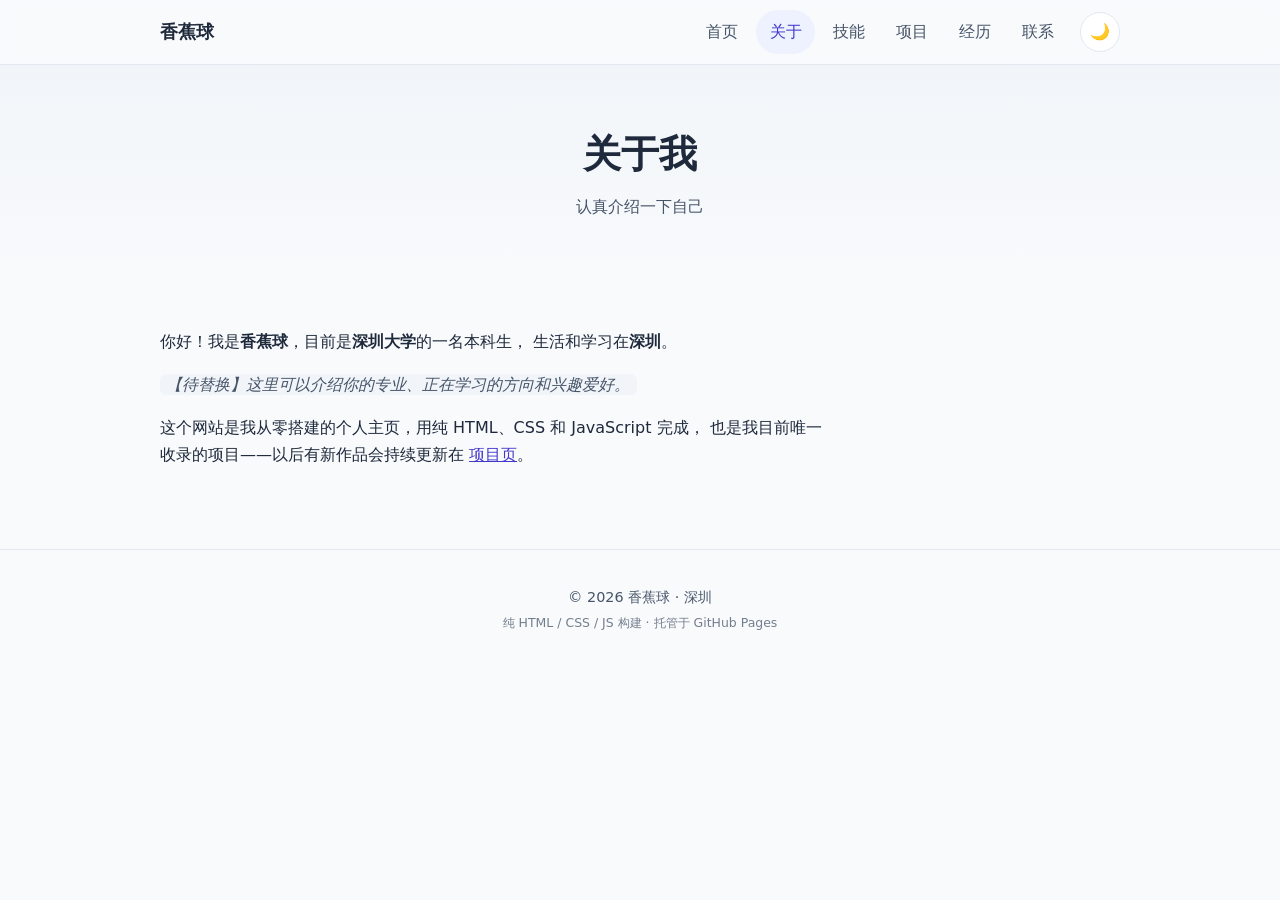
==== about.html @ 08d8682a "refactor: 拆分为多页站点（关于/技能/项目/经历/联系独立成页），移除未注册域名配置" ====
<!DOCTYPE html>
<html lang="zh-CN">
<head>
  <meta charset="UTF-8">
  <meta name="viewport" content="width=device-width, initial-scale=1.0">

  <title>关于我 · 香蕉球</title>
  <meta name="description" content="关于香蕉球：深圳大学本科生，坐标深圳。我的介绍、兴趣与正在学习的方向。">
  <link rel="canonical" href="https://xiangjiaoqiu.github.io/personal-site/about.html">

  <meta property="og:type" content="website">
  <meta property="og:url" content="https://xiangjiaoqiu.github.io/personal-site/about.html">
  <meta property="og:title" content="关于我 · 香蕉球">
  <meta property="og:description" content="深圳大学本科生，坐标深圳。我的介绍、兴趣与正在学习的方向。">
  <meta property="og:image" content="https://xiangjiaoqiu.github.io/personal-site/assets/avatar.svg">
  <meta property="og:locale" content="zh_CN">

  <link rel="icon" type="image/svg+xml" href="assets/favicon.svg">
  <meta name="theme-color" content="#4f46e5">

  <script>
    (function () {
      var saved = localStorage.getItem('theme');
      var prefersDark = window.matchMedia('(prefers-color-scheme: dark)').matches;
      if (saved === 'dark' || (!saved && prefersDark)) {
        document.documentElement.setAttribute('data-theme', 'dark');
      }
    })();
  </script>

  <link rel="stylesheet" href="styles.css">
  <noscript>
    <style>.reveal { opacity: 1; transform: none; }</style>
  </noscript>
</head>
<body>

  <!-- 顶部导航（全站共用） -->
  <header class="site-header">
    <nav class="nav container" aria-label="主导航">
      <a class="nav__logo" href="index.html" aria-label="回到首页">香蕉球</a>
      <button id="nav-toggle" class="nav__toggle" type="button"
              aria-expanded="false" aria-controls="nav-menu" aria-label="打开菜单">
        <span class="nav__toggle-bar" aria-hidden="true"></span>
        <span class="nav__toggle-bar" aria-hidden="true"></span>
        <span class="nav__toggle-bar" aria-hidden="true"></span>
      </button>
      <ul id="nav-menu" class="nav__menu">
        <li><a class="nav__link" href="index.html">首页</a></li>
        <li><a class="nav__link" href="about.html" aria-current="page">关于</a></li>
        <li><a class="nav__link" href="skills.html">技能</a></li>
        <li><a class="nav__link" href="projects.html">项目</a></li>
        <li><a class="nav__link" href="experience.html">经历</a></li>
        <li><a class="nav__link" href="contact.html">联系</a></li>
        <li>
          <button id="theme-toggle" class="theme-toggle" type="button"
                  aria-label="切换深色 / 浅色模式" title="切换深色 / 浅色模式">
            <span class="theme-toggle__icon theme-toggle__icon--sun" aria-hidden="true">☀️</span>
            <span class="theme-toggle__icon theme-toggle__icon--moon" aria-hidden="true">🌙</span>
          </button>
        </li>
      </ul>
    </nav>
  </header>

  <main>
    <!-- 子页面页头 -->
    <section class="page-hero">
      <div class="container reveal">
        <h1 class="page-hero__title">关于我</h1>
        <p class="page-hero__sub">认真介绍一下自己</p>
      </div>
    </section>

    <!-- 正文 -->
    <section class="section container">
      <div class="section__body reveal">
        <p>
          你好！我是<strong>香蕉球</strong>，目前是<strong>深圳大学</strong>的一名本科生，
          生活和学习在<strong>深圳</strong>。
        </p>
        <p>
          <!-- TODO(待替换)：补充你的专业方向、兴趣爱好、正在学习的内容等真实信息 -->
          <span class="placeholder-note">【待替换】这里可以介绍你的专业、正在学习的方向和兴趣爱好。</span>
        </p>
        <p>
          这个网站是我从零搭建的个人主页，用纯 HTML、CSS 和 JavaScript 完成，
          也是我目前唯一收录的项目——以后有新作品会持续更新在
          <a href="projects.html">项目页</a>。
        </p>
      </div>
    </section>
  </main>

  <footer class="site-footer">
    <div class="container">
      <p>© <span id="year">2026</span> 香蕉球 · 深圳</p>
      <p class="site-footer__meta">纯 HTML / CSS / JS 构建 · 托管于 GitHub Pages</p>
    </div>
  </footer>

  <script src="script.js"></script>
</body>
</html>
---- styles.css ----
/* =====================================================
   香蕉球 · 个人主页样式
   移动端优先，浅色为默认，通过 [data-theme="dark"] 切换深色
   ===================================================== */

/* ---------- 设计变量 ---------- */
:root {
  /* 主色：靛蓝（对比度符合 WCAG AA） */
  --color-primary: #4f46e5;
  --color-primary-strong: #4338ca;
  --color-primary-soft: #eef2ff;

  /* 文字与背景 */
  --color-bg: #f8fafc;
  --color-bg-elevated: #ffffff;
  --color-bg-tinted: #f1f5f9;
  --color-text: #1e293b;
  --color-text-muted: #475569;
  --color-border: #e2e8f0;

  /* 通用 */
  --radius: 14px;
  --shadow-sm: 0 1px 3px rgba(15, 23, 42, 0.08);
  --shadow-md: 0 6px 18px rgba(15, 23, 42, 0.10);
  --font-sans: "Inter", "PingFang SC", "Microsoft YaHei", system-ui, -apple-system,
               "Segoe UI", Roboto, "Helvetica Neue", sans-serif;
  --container: 960px;
  --header-h: 64px;
}

[data-theme="dark"] {
  --color-primary: #818cf8;
  --color-primary-strong: #a5b4fc;
  --color-primary-soft: #27275c;
  --color-bg: #0f172a;
  --color-bg-elevated: #1e293b;
  --color-bg-tinted: #172033;
  --color-text: #e2e8f0;
  --color-text-muted: #94a3b8;
  --color-border: #334155;
  --shadow-sm: 0 1px 3px rgba(0, 0, 0, 0.35);
  --shadow-md: 0 6px 18px rgba(0, 0, 0, 0.45);
}

/* ---------- 基础重置 ---------- */
*, *::before, *::after { box-sizing: border-box; }

html {
  scroll-behavior: smooth; /* 平滑滚动 */
  /* 锚点定位时为固定头部预留空间 */
  scroll-padding-top: calc(var(--header-h) + 12px);
}

body {
  margin: 0;
  font-family: var(--font-sans);
  line-height: 1.7;
  color: var(--color-text);
  background: var(--color-bg);
  transition: background-color 0.25s ease, color 0.25s ease;
  -webkit-font-smoothing: antialiased;
}

img { max-width: 100%; display: block; }

a { color: var(--color-primary-strong); }

.container {
  width: min(100% - 2.5rem, var(--container));
  margin-inline: auto;
}

/* 键盘焦点可见 */
:focus-visible {
  outline: 3px solid var(--color-primary);
  outline-offset: 2px;
  border-radius: 4px;
}

/* 占位提示样式（待替换内容） */
.placeholder-note {
  color: var(--color-text-muted);
  font-style: italic;
  background: var(--color-bg-tinted);
  border-radius: 6px;
  padding: 0.05em 0.4em;
}

/* ---------- 顶部导航 ---------- */
.site-header {
  position: sticky;
  top: 0;
  z-index: 100;
  background: color-mix(in srgb, var(--color-bg) 88%, transparent);
  backdrop-filter: blur(10px);
  border-bottom: 1px solid var(--color-border);
}

.nav {
  display: flex;
  align-items: center;
  justify-content: space-between;
  height: var(--header-h);
}

.nav__logo {
  font-weight: 700;
  font-size: 1.15rem;
  text-decoration: none;
  color: var(--color-text);
}

.nav__menu {
  display: flex;
  align-items: center;
  gap: 0.25rem;
  list-style: none;
  margin: 0;
  padding: 0;
}

.nav__link {
  display: block;
  padding: 0.5rem 0.85rem;
  border-radius: 999px;
  text-decoration: none;
  color: var(--color-text-muted);
  font-weight: 500;
  transition: color 0.2s ease, background-color 0.2s ease;
}

.nav__link:hover,
.nav__link[aria-current="page"] {
  color: var(--color-primary-strong);
  background: var(--color-primary-soft);
}

/* 深浅模式切换按钮 */
.theme-toggle {
  border: 1px solid var(--color-border);
  background: var(--color-bg-elevated);
  border-radius: 999px;
  width: 2.5rem;
  height: 2.5rem;
  margin-left: 0.5rem;
  cursor: pointer;
  display: grid;
  place-items: center;
  transition: transform 0.2s ease;
}
.theme-toggle:hover { transform: scale(1.08); }

/* 根据当前主题显示对应图标 */
.theme-toggle__icon { display: none; font-size: 1rem; line-height: 1; }
[data-theme="dark"] .theme-toggle__icon--sun { display: block; }
html:not([data-theme="dark"]) .theme-toggle__icon--moon { display: block; }

/* 移动端汉堡按钮：桌面端隐藏（≤719px 才显示） */
.nav__toggle { display: none; }

@media (max-width: 719px) {
  .nav__toggle {
    display: flex;
    flex-direction: column;
    justify-content: center;
    gap: 5px;
    width: 2.5rem;
    height: 2.5rem;
    padding: 0.5rem;
    background: none;
    border: none;
    cursor: pointer;
  }
}
.nav__toggle-bar {
  height: 2px;
  width: 100%;
  background: var(--color-text);
  border-radius: 2px;
  transition: transform 0.25s ease, opacity 0.25s ease;
}
.nav__toggle[aria-expanded="true"] .nav__toggle-bar:nth-child(1) { transform: translateY(7px) rotate(45deg); }
.nav__toggle[aria-expanded="true"] .nav__toggle-bar:nth-child(2) { opacity: 0; }
.nav__toggle[aria-expanded="true"] .nav__toggle-bar:nth-child(3) { transform: translateY(-7px) rotate(-45deg); }

/* 移动端：菜单默认收起 */
@media (max-width: 719px) {
  .nav__menu {
    position: absolute;
    top: var(--header-h);
    left: 0;
    right: 0;
    flex-direction: column;
    align-items: stretch;
    padding: 0.75rem 1.25rem 1rem;
    background: var(--color-bg);
    border-bottom: 1px solid var(--color-border);
    box-shadow: var(--shadow-md);
    /* 收起状态：不可见且不可聚焦 */
    display: none;
  }
  .nav__menu.is-open { display: flex; }
  .theme-toggle { margin-left: 0; margin-top: 0.5rem; }
}

/* ---------- Hero 首屏 ---------- */
.hero {
  display: flex;
  align-items: center;
  justify-content: center;
  min-height: calc(100svh - var(--header-h));
  text-align: center;
  padding-block: 3rem;
}

/* ---------- 首页入口卡片 ---------- */
.home-cards {
  display: grid;
  grid-template-columns: repeat(auto-fit, minmax(160px, 1fr));
  gap: 1rem;
}

.home-card {
  display: block;
  padding: 1.5rem 1rem;
  text-align: center;
  text-decoration: none;
  color: var(--color-text);
}
.home-card__icon { font-size: 1.8rem; line-height: 1; }
.home-card__title { font-size: 1.05rem; margin: 0.5rem 0 0.25rem; }
.home-card p { margin: 0; color: var(--color-text-muted); font-size: 0.85rem; }

/* ---------- 子页面页头 ---------- */
.page-hero {
  padding: 3.5rem 0 2.75rem;
  text-align: center;
  background: linear-gradient(180deg, var(--color-bg-tinted), var(--color-bg));
}
.page-hero__title {
  font-size: clamp(1.8rem, 5vw, 2.4rem);
  margin: 0 0 0.4rem;
}
.page-hero__sub { color: var(--color-text-muted); margin: 0; }

/* ---------- 404 页 ---------- */
.error-page {
  min-height: calc(100svh - var(--header-h));
  display: flex;
  flex-direction: column;
  align-items: center;
  justify-content: center;
  text-align: center;
  gap: 0.75rem;
  padding: 2rem;
}
.error-page__code {
  font-size: clamp(4.5rem, 18vw, 7.5rem);
  font-weight: 800;
  line-height: 1;
  margin: 0;
  color: var(--color-primary);
  opacity: 0.85;
}
.error-page__title { font-size: 1.4rem; margin: 0; }
.error-page__text { color: var(--color-text-muted); margin: 0 0 1rem; }

.hero__avatar {
  width: 128px;
  height: 128px;
  border-radius: 50%;
  margin: 0 auto 1.25rem;
  box-shadow: var(--shadow-md);
  border: 4px solid var(--color-bg-elevated);
}

.hero__greeting { color: var(--color-text-muted); margin: 0 0 0.25rem; }

.hero__name {
  font-size: clamp(2.2rem, 6vw, 3.2rem);
  margin: 0 0 0.4rem;
  letter-spacing: 0.02em;
}

.hero__role {
  font-size: 1.15rem;
  color: var(--color-primary-strong);
  font-weight: 600;
  margin: 0 0 0.4rem;
}

.hero__tagline {
  font-size: 1.05rem;
  color: var(--color-text-muted);
  margin: 0 0 0.5rem;
}

.hero__location { color: var(--color-text-muted); margin: 0 0 1.75rem; }

.hero__actions {
  display: flex;
  flex-wrap: wrap;
  gap: 0.75rem;
  justify-content: center;
}

/* ---------- 按钮 ---------- */
.btn {
  display: inline-block;
  padding: 0.65rem 1.4rem;
  border-radius: 999px;
  font-weight: 600;
  font-size: 0.95rem;
  text-decoration: none;
  cursor: pointer;
  border: 1px solid transparent;
  transition: transform 0.15s ease, box-shadow 0.15s ease,
              background-color 0.15s ease, color 0.15s ease;
}
.btn:hover { transform: translateY(-2px); box-shadow: var(--shadow-md); }
.btn:active { transform: translateY(0); }

.btn--primary {
  background: var(--color-primary);
  color: #ffffff;
}
.btn--primary:hover { background: var(--color-primary-strong); color: #ffffff; }
[data-theme="dark"] .btn--primary { color: #0f172a; }

.btn--ghost {
  background: var(--color-bg-elevated);
  color: var(--color-text);
  border-color: var(--color-border);
}
.btn--ghost:hover { color: var(--color-primary-strong); }

.btn--small { padding: 0.45rem 1rem; font-size: 0.85rem; }

/* ---------- 通用 Section ---------- */
.section { padding-block: 4rem; }
.section--tinted { background: var(--color-bg-tinted); }

.section__title {
  font-size: clamp(1.5rem, 4vw, 2rem);
  margin: 0 0 1.75rem;
  position: relative;
  display: inline-block;
}
/* 标题下的小色条 */
.section__title::after {
  content: "";
  position: absolute;
  left: 0;
  bottom: -0.45rem;
  width: 3rem;
  height: 4px;
  border-radius: 2px;
  background: var(--color-primary);
}

.section__body p { margin: 0 0 1rem; max-width: 65ch; }

/* ---------- 卡片 ---------- */
.card {
  background: var(--color-bg-elevated);
  border: 1px solid var(--color-border);
  border-radius: var(--radius);
  box-shadow: var(--shadow-sm);
  transition: transform 0.2s ease, box-shadow 0.2s ease;
}
.card:hover { transform: translateY(-4px); box-shadow: var(--shadow-md); }

.card__title { font-size: 1.1rem; margin: 0 0 0.5rem; }
.card__text { color: var(--color-text-muted); font-size: 0.95rem; margin: 0 0 1rem; }
.card__body { padding: 1.25rem; }

/* ---------- 技能 ---------- */
.skills-grid {
  display: grid;
  grid-template-columns: 1fr;
  gap: 1rem;
}
@media (min-width: 640px) { .skills-grid { grid-template-columns: repeat(2, 1fr); } }

.skill-card { padding: 1.25rem; }

/* 标签 */
.tag-list {
  list-style: none;
  margin: 0;
  padding: 0;
  display: flex;
  flex-wrap: wrap;
  gap: 0.5rem;
}
.tag {
  padding: 0.25rem 0.8rem;
  border-radius: 999px;
  font-size: 0.82rem;
  font-weight: 500;
  background: var(--color-primary-soft);
  color: var(--color-primary-strong);
}
.tag--placeholder {
  background: var(--color-bg-tinted);
  color: var(--color-text-muted);
  border: 1px dashed var(--color-border);
}

/* ---------- 项目 ---------- */
.projects-grid {
  display: grid;
  grid-template-columns: 1fr;
  gap: 1.25rem;
}
@media (min-width: 720px) { .projects-grid { grid-template-columns: repeat(2, 1fr); } }

.project-card { overflow: hidden; }

/* 截图占位区域 */
.project-card__shot {
  display: flex;
  flex-direction: column;
  align-items: center;
  justify-content: center;
  gap: 0.35rem;
  aspect-ratio: 16 / 9;
  background: linear-gradient(135deg, var(--color-primary-soft), var(--color-bg-tinted));
  color: var(--color-text-muted);
  font-size: 2.5rem;
  border-bottom: 1px solid var(--color-border);
}
.project-card__shot small { font-size: 0.78rem; }

.project-card__links { display: flex; gap: 0.6rem; flex-wrap: wrap; }

/* ---------- 时间线 ---------- */
.timeline {
  list-style: none;
  margin: 0;
  padding: 0;
  position: relative;
  max-width: 640px;
}
/* 竖向主线 */
.timeline::before {
  content: "";
  position: absolute;
  top: 6px;
  bottom: 6px;
  left: 7px;
  width: 2px;
  background: var(--color-border);
}

.timeline__item {
  position: relative;
  padding: 0 0 2rem 2.25rem;
}
.timeline__item:last-child { padding-bottom: 0; }
/* 每个节点的圆点 */
.timeline__item::before {
  content: "";
  position: absolute;
  left: 0;
  top: 6px;
  width: 16px;
  height: 16px;
  border-radius: 50%;
  background: var(--color-primary);
  border: 3px solid var(--color-bg-tinted);
}

.timeline__date {
  font-size: 0.85rem;
  color: var(--color-text-muted);
  margin: 0 0 0.2rem;
}
.timeline__title { font-size: 1.05rem; margin: 0 0 0.3rem; }
.timeline__text { color: var(--color-text-muted); margin: 0; }

/* ---------- 联系 ---------- */
.contact-grid {
  display: grid;
  grid-template-columns: 1fr;
  gap: 2rem;
  align-items: start;
}
@media (min-width: 720px) {
  .contact-grid { grid-template-columns: 1fr 1.2fr; }
}

.contact-list {
  list-style: none;
  margin: 1rem 0 0;
  padding: 0;
  display: grid;
  gap: 0.75rem;
}
.contact-list li { display: flex; align-items: center; gap: 0.6rem; }
.contact-list a { font-weight: 500; }

.contact-form { padding: 1.5rem; display: grid; gap: 1rem; }

.field { display: grid; gap: 0.35rem; }
.field label { font-weight: 600; font-size: 0.9rem; }

.field input,
.field textarea {
  font: inherit;
  padding: 0.65rem 0.85rem;
  border-radius: 10px;
  border: 1px solid var(--color-border);
  background: var(--color-bg);
  color: var(--color-text);
  transition: border-color 0.2s ease, box-shadow 0.2s ease;
}
.field input:focus,
.field textarea:focus {
  outline: none;
  border-color: var(--color-primary);
  box-shadow: 0 0 0 3px color-mix(in srgb, var(--color-primary) 25%, transparent);
}

/* 简单的校验错误态（由 JS 控制 aria-invalid） */
.field input[aria-invalid="true"],
.field textarea[aria-invalid="true"] { border-color: #dc2626; }

.contact-form__hint {
  font-size: 0.8rem;
  color: var(--color-text-muted);
  margin: 0;
}

/* ---------- 页脚 ---------- */
.site-footer {
  border-top: 1px solid var(--color-border);
  padding-block: 2rem;
  text-align: center;
  color: var(--color-text-muted);
  font-size: 0.9rem;
}
.site-footer p { margin: 0.2rem 0; }
.site-footer__meta { font-size: 0.78rem; opacity: 0.75; }

/* ---------- 滚动淡入动效（克制） ---------- */
.reveal {
  opacity: 0;
  transform: translateY(18px);
  transition: opacity 0.6s ease, transform 0.6s ease;
}
.reveal.is-visible {
  opacity: 1;
  transform: none;
}

/* 尊重系统"减少动效"设置 */
@media (prefers-reduced-motion: reduce) {
  html { scroll-behavior: auto; }
  .reveal { opacity: 1; transform: none; transition: none; }
  .btn:hover, .card:hover, .theme-toggle:hover { transform: none; }
}
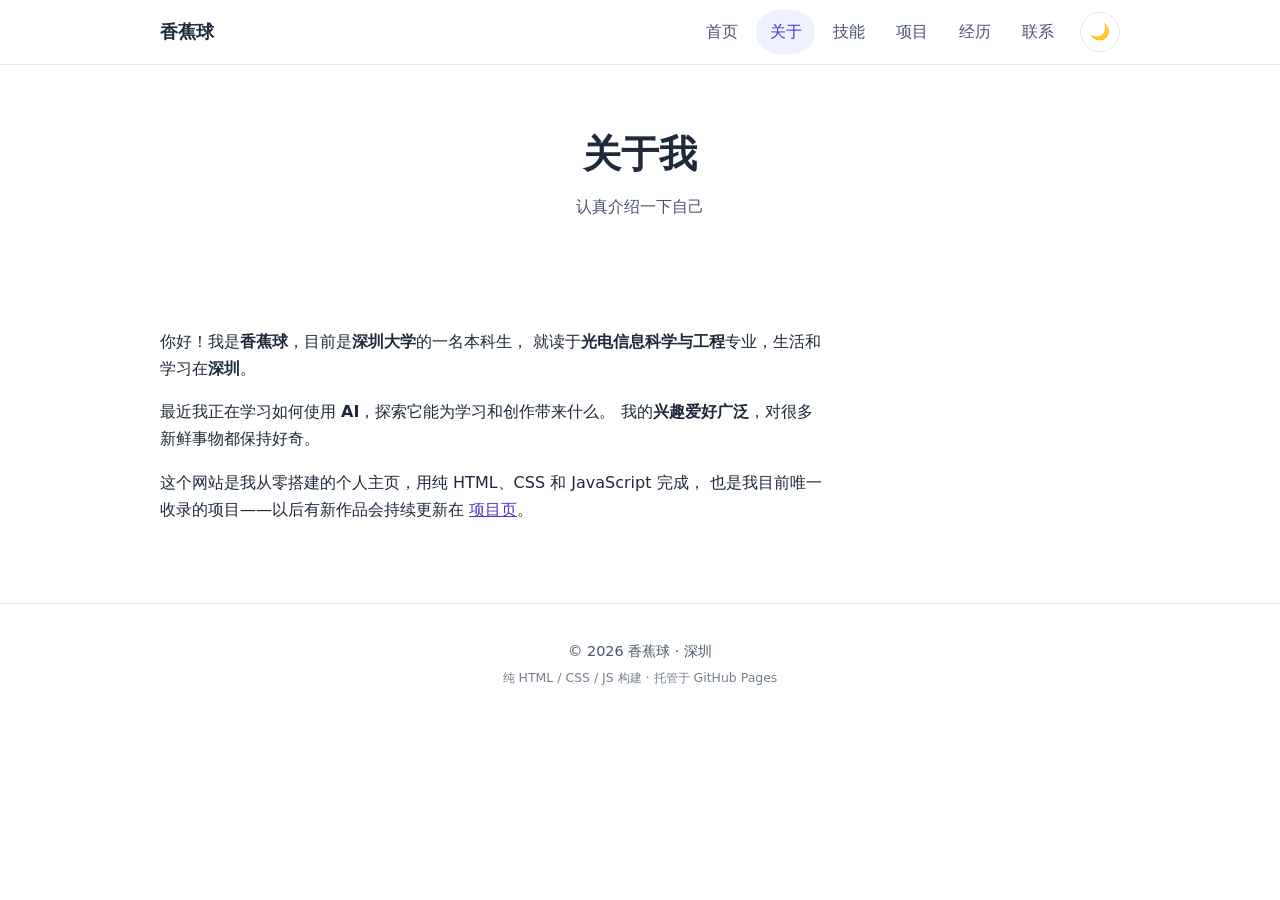
==== commit a2883a97: "content: 白色背景与自然卡片样式；更新真实信息（专业/技能/经历/联系方式）；去掉简历按钮与介绍语；新增项目配图" ====
--- a/about.html
+++ b/about.html
@@ -77,11 +77,11 @@
       <div class="section__body reveal">
         <p>
           你好！我是<strong>香蕉球</strong>，目前是<strong>深圳大学</strong>的一名本科生，
-          生活和学习在<strong>深圳</strong>。
+          就读于<strong>光电信息科学与工程</strong>专业，生活和学习在<strong>深圳</strong>。
         </p>
         <p>
-          <!-- TODO(待替换)：补充你的专业方向、兴趣爱好、正在学习的内容等真实信息 -->
-          <span class="placeholder-note">【待替换】这里可以介绍你的专业、正在学习的方向和兴趣爱好。</span>
+          最近我正在学习如何使用 <strong>AI</strong>，探索它能为学习和创作带来什么。
+          我的<strong>兴趣爱好广泛</strong>，对很多新鲜事物都保持好奇。
         </p>
         <p>
           这个网站是我从零搭建的个人主页，用纯 HTML、CSS 和 JavaScript 完成，
--- a/styles.css
+++ b/styles.css
@@ -10,18 +10,18 @@
   --color-primary-strong: #4338ca;
   --color-primary-soft: #eef2ff;
 
-  /* 文字与背景 */
-  --color-bg: #f8fafc;
+  /* 文字与背景（浅色模式为纯白背景，卡片自然融合） */
+  --color-bg: #ffffff;
   --color-bg-elevated: #ffffff;
-  --color-bg-tinted: #f1f5f9;
+  --color-bg-tinted: #ffffff;
   --color-text: #1e293b;
   --color-text-muted: #475569;
-  --color-border: #e2e8f0;
+  --color-border: #e5e7eb;
 
   /* 通用 */
   --radius: 14px;
-  --shadow-sm: 0 1px 3px rgba(15, 23, 42, 0.08);
-  --shadow-md: 0 6px 18px rgba(15, 23, 42, 0.10);
+  --shadow-sm: 0 1px 2px rgba(15, 23, 42, 0.05);
+  --shadow-md: 0 4px 12px rgba(15, 23, 42, 0.08);
   --font-sans: "Inter", "PingFang SC", "Microsoft YaHei", system-ui, -apple-system,
                "Segoe UI", Roboto, "Helvetica Neue", sans-serif;
   --container: 960px;
@@ -417,20 +417,14 @@
 
 .project-card { overflow: hidden; }
 
-/* 截图占位区域 */
-.project-card__shot {
-  display: flex;
-  flex-direction: column;
-  align-items: center;
-  justify-content: center;
-  gap: 0.35rem;
+/* 项目配图 */
+.project-card__img {
+  width: 100%;
+  height: auto;
   aspect-ratio: 16 / 9;
-  background: linear-gradient(135deg, var(--color-primary-soft), var(--color-bg-tinted));
-  color: var(--color-text-muted);
-  font-size: 2.5rem;
+  object-fit: cover;
   border-bottom: 1px solid var(--color-border);
 }
-.project-card__shot small { font-size: 0.78rem; }
 
 .project-card__links { display: flex; gap: 0.6rem; flex-wrap: wrap; }
 
